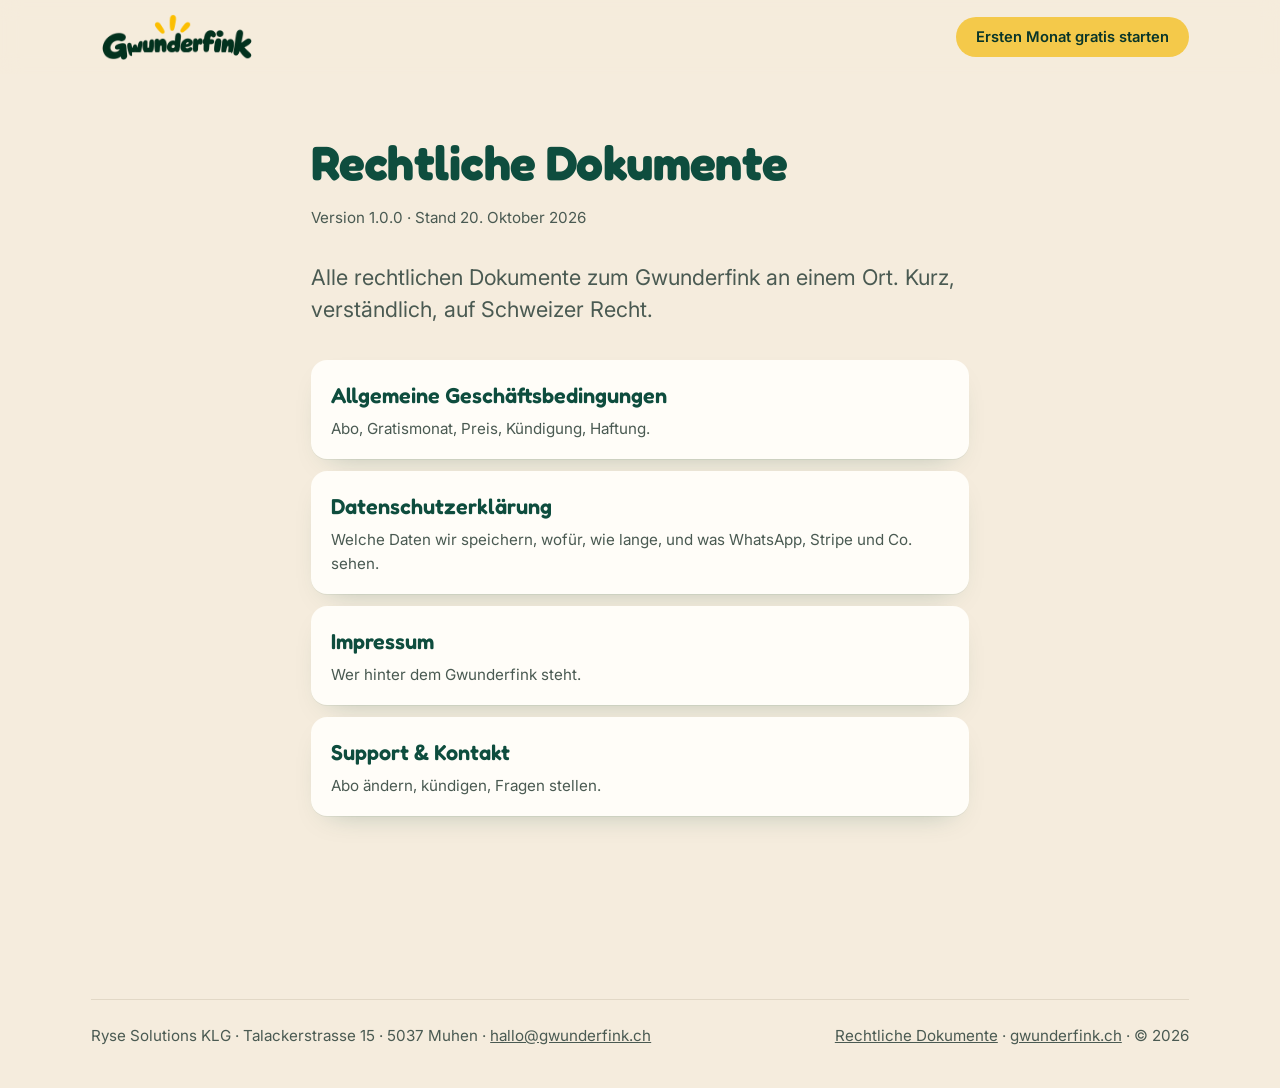
==== legal/index.html @ c649b6fc "Gwunderfink Website" ====
<!doctype html>
<html lang="de-CH">
<head>
<meta charset="utf-8">
<meta name="viewport" content="width=device-width, initial-scale=1">
<title>Rechtliche Dokumente | Gwunderfink</title>
<meta name="description" content="AGB, Datenschutzerklärung, Impressum und Support des Gwunderfink.">
<meta name="theme-color" content="#F5ECDD">
<link rel="icon" href="../assets/fink-avatar.png">
<link rel="preconnect" href="https://fonts.googleapis.com">
<link rel="preconnect" href="https://fonts.gstatic.com" crossorigin>
<link href="https://fonts.googleapis.com/css2?family=Fredoka:wght@500;600;700&family=Inter:wght@400;500;600;700&display=swap" rel="stylesheet">
<link rel="stylesheet" href="../style.css">
</head>
<body>
<a class="skip" href="#main">Zum Inhalt</a>
<header class="nav"><div class="wrap nav-in">
  <a class="logo" href="../"><img class="wm" src="../assets/wortmarke.png" alt="Gwunderfink" height="46"></a>
  <nav class="nav-links" style="display:flex;position:static;background:none;border:0;padding:0;flex-direction:row"><a class="btn btn-primary btn-sm" href="../#abo">Ersten Monat gratis starten</a></nav>
</div></header>
<main id="main" class="page">

<h1>Rechtliche Dokumente</h1>
<p class="meta">Version 1.0.0 · Stand 20. Oktober 2026</p>
<p class="lead">Alle rechtlichen Dokumente zum Gwunderfink an einem Ort. Kurz, verständlich, auf Schweizer Recht.</p>
<ul class="doclist">
  <li><a href="agb.html"><b>Allgemeine Geschäftsbedingungen</b><span>Abo, Gratismonat, Preis, Kündigung, Haftung.</span></a></li>
  <li><a href="datenschutz.html"><b>Datenschutzerklärung</b><span>Welche Daten wir speichern, wofür, wie lange, und was WhatsApp, Stripe und Co. sehen.</span></a></li>
  <li><a href="impressum.html"><b>Impressum</b><span>Wer hinter dem Gwunderfink steht.</span></a></li>
  <li><a href="support.html"><b>Support &amp; Kontakt</b><span>Abo ändern, kündigen, Fragen stellen.</span></a></li>
</ul>
</main>
<footer><div class="wrap"><div class="foot-legal" style="border-top:1px solid var(--line);padding-top:24px"><span>Ryse Solutions KLG · Talackerstrasse 15 · 5037 Muhen · <a href="mailto:hallo@gwunderfink.ch">hallo@gwunderfink.ch</a></span><span><a href="index.html">Rechtliche Dokumente</a> · <a href="../">gwunderfink.ch</a> · © 2026</span></div></div></footer>
</body>
</html>
---- style.css ----
/* ============================================================
   Gwunderfink · Design System 3.0
   Tokens aus Master-Prompt · Fredoka (Display) + Inter (Text)
   Radius-System: 8 / 16 / 24 · keine Verläufe · eine Ladesequenz
   ============================================================ */
:root{
  /* Markenfarben (verbindlich) */
  --forest:#0E4D3E; --moss:#6E8F72; --cream:#F5ECDD; --sunny:#F4C94A; --coral:#EC7E69; --sky:#8FB8D8;
  /* Abgeleitet */
  --forest-deep:#083529; --forest-soft:#E3EDE7; --cream-deep:#EADFCB; --paper:#FFFDF8; --ink:#16231E; --ink-soft:#4A5A52; --line:#E2D8C6;
  --sunny-soft:#FBE7A6; --coral-soft:#F9D6CD; --sky-soft:#E1EDF6; --ok:#2F7D4F; --err:#B4432B;
  /* Aliase für Subseiten (ausgabe.css / konto.css) */
  --gruen:var(--forest); --gruen-tief:var(--forest-deep); --gruen-hell:var(--forest-soft); --gelb:var(--sunny); --gelb-marker:var(--sunny-soft); --gelb-tief:#E0B43A;
  --blau:#2E6E99; --creme:var(--cream); --himmel:var(--sky-soft); --tinte:var(--ink); --grau:var(--ink-soft); --linie:var(--line); --weiss:#fff;
  /* Typo */
  --display:"Fredoka","Nunito",system-ui,sans-serif; --text:"Inter",system-ui,-apple-system,sans-serif;
  --fs-0:clamp(.86rem,.8rem + .2vw,.95rem); --fs-1:clamp(1rem,.95rem + .25vw,1.125rem); --fs-2:clamp(1.15rem,1.05rem + .5vw,1.35rem);
  --fs-3:clamp(1.5rem,1.2rem + 1.4vw,2.2rem); --fs-4:clamp(2rem,1.5rem + 2.4vw,3.3rem); --fs-5:clamp(2.5rem,1.6rem + 3.6vw,4.4rem);
  /* Raster */
  --max:1200px; --gutter:clamp(18px,4vw,64px); --r-s:8px; --r-m:16px; --r-l:24px;
  --shadow-paper:0 1px 0 rgba(14,77,62,.06),0 12px 30px -18px rgba(14,77,62,.35);
}
*{box-sizing:border-box}
html{scroll-behavior:smooth;-webkit-text-size-adjust:100%}
@media(prefers-reduced-motion:reduce){html{scroll-behavior:auto}}
body{margin:0;font:400 var(--fs-1)/1.6 var(--text);color:var(--ink);background:var(--cream)}
h1,h2,h3{font-family:var(--display);font-weight:700;color:var(--forest);margin:0 0 .4em;line-height:1.02;letter-spacing:-.012em;text-wrap:balance}
h1{font-size:var(--fs-5)}
h2{font-size:var(--fs-4)}
h3{font-size:var(--fs-2);line-height:1.2}
p{margin:0 0 1em;text-wrap:pretty}
a{color:inherit}
img{max-width:100%;height:auto}
mark{background:linear-gradient(transparent 48%,var(--sunny) 48%,var(--sunny) 94%,transparent 94%);color:inherit;padding:0 .08em;border-radius:3px}
.skip{position:absolute;left:-999px;top:8px;background:var(--forest);color:#fff;padding:10px 14px;border-radius:var(--r-s);z-index:99}
.skip:focus{left:8px}
:focus-visible{outline:3px solid var(--sky);outline-offset:3px;border-radius:var(--r-s)}
.wrap{max-width:var(--max);margin:0 auto;padding-left:var(--gutter);padding-right:var(--gutter)}

/* ---------- Buttons ---------- */
.btn{display:inline-flex;align-items:center;justify-content:center;gap:10px;font:600 1rem/1 var(--text);padding:16px 24px;border-radius:999px;text-decoration:none;border:2px solid transparent;cursor:pointer;transition:transform .15s ease,background .15s ease,border-color .15s ease;white-space:nowrap}
.btn:hover{transform:translateY(-1px)}
.btn:active{transform:none}
.btn-primary{background:var(--sunny);color:var(--forest-deep)}
.btn-primary:hover{background:#F7D366}
.btn-forest{background:var(--forest);color:#fff}
.btn-forest:hover{background:var(--forest-deep)}
.btn-outline{background:transparent;color:var(--forest);border-color:var(--forest)}
.btn-outline:hover{background:var(--forest);color:#fff}
.btn-sm{padding:11px 18px;font-size:.92rem}
.btn-lg{padding:19px 30px;font-size:1.08rem}
.btn[disabled]{opacity:.55;cursor:wait;transform:none}
.btn .arrow{width:18px;height:18px;stroke:currentColor;stroke-width:2.2;fill:none;stroke-linecap:round;stroke-linejoin:round}

/* ---------- Navigation ---------- */
.nav{position:sticky;top:0;z-index:50;background:rgba(245,236,221,.86);backdrop-filter:blur(10px);-webkit-backdrop-filter:blur(10px)}
.nav-in{display:flex;align-items:center;justify-content:space-between;gap:16px;padding-top:14px;padding-bottom:14px}
.logo{display:flex;align-items:center;gap:12px;text-decoration:none}
.logo img.wm{height:46px;width:auto}
.logo img.av{display:none;width:38px;height:38px;border-radius:50%;box-shadow:0 0 0 2px #fff}
.nav-links{display:flex;align-items:center;gap:6px}
.nav-links a:not(.btn){text-decoration:none;font-weight:600;color:var(--forest);padding:10px 14px;border-radius:999px;font-size:.95rem;position:relative}
.nav-links a:not(.btn)::after{content:"";position:absolute;left:14px;right:14px;bottom:6px;height:3px;background:var(--sunny);border-radius:2px;transform:scaleX(0);transform-origin:left;transition:transform .2s ease}
.nav-links a:not(.btn):hover::after{transform:scaleX(1)}
.nav-toggle{display:none;background:none;border:0;padding:8px;cursor:pointer;color:var(--forest)}
.nav-toggle svg{width:28px;height:28px;stroke:currentColor;stroke-width:2.2;fill:none;stroke-linecap:round}
@media(max-width:820px){
  .logo img.wm{height:36px}
  .nav-links{position:absolute;left:0;right:0;top:100%;background:var(--cream);border-bottom:1px solid var(--line);flex-direction:column;align-items:stretch;padding:12px var(--gutter) 20px;gap:4px;display:none}
  .nav-links.open{display:flex}
  .nav-links a:not(.btn){padding:14px 8px;font-size:1.1rem}
  .nav-links .btn{margin-top:8px}
  .nav-toggle{display:block}
}

/* ---------- Hero ---------- */
.hero{position:relative;overflow:clip}
.hero-in{display:grid;grid-template-columns:minmax(0,1fr) minmax(0,1fr);gap:clamp(24px,4vw,64px);align-items:center;padding-top:clamp(28px,5vw,72px);padding-bottom:clamp(48px,7vw,110px);min-height:min(78vh,760px)}
.claim{display:inline-flex;align-items:center;gap:10px;font-family:var(--display);font-weight:600;font-size:var(--fs-2);color:var(--forest);margin:0 0 1em}
.claim::before{content:"";width:28px;height:3px;background:var(--sunny);border-radius:2px}
.hero h1{margin-bottom:.5em}
.lead{font-size:var(--fs-2);color:var(--ink-soft);max-width:30em;margin-bottom:1.6em;line-height:1.5}
.hero-cta{display:flex;flex-wrap:wrap;gap:12px;align-items:center;margin-bottom:1.1em}
.hero-cta .btn-lg{padding:17px 24px;font-size:1rem}
.trust{display:flex;flex-wrap:wrap;gap:8px 22px;margin:0;padding:0;list-style:none;color:var(--ink-soft);font-size:var(--fs-0)}
.trust li{display:flex;align-items:center;gap:8px}
.trust svg{width:16px;height:16px;stroke:var(--forest);stroke-width:2.4;fill:none;stroke-linecap:round;stroke-linejoin:round}

/* Fink + Tasche: "Eine Tasche. Tausend Geschichten." */
.stage{position:relative;aspect-ratio:1/1;max-width:600px;margin:0 auto;width:100%}
.stage .fink{position:absolute;left:2%;bottom:0;width:100%;z-index:3;filter:drop-shadow(0 30px 40px rgba(14,77,62,.28))}
.stage .sun{position:absolute;top:6%;left:52%;width:78%;aspect-ratio:1;border-radius:50%;background:var(--sunny-soft);transform:translateX(-50%);z-index:1}
.paper{position:absolute;z-index:2;background:var(--paper);border-radius:var(--r-s);padding:12px 14px 12px;box-shadow:var(--shadow-paper);font-size:.9rem;line-height:1.3;color:var(--ink);transform:rotate(var(--rot,0deg));width:max-content;max-width:240px}
.paper::before{content:"";position:absolute;top:-9px;left:50%;width:46px;height:16px;background:rgba(244,201,74,.75);transform:translateX(-50%) rotate(-3deg);border-radius:2px}
.paper b{display:block;font-family:var(--display);font-weight:600;color:var(--forest);font-size:1.02rem}
.paper small{display:block;color:var(--ink-soft);font-size:.78rem;margin-top:2px}
.paper.ticket{border-left:6px dotted var(--cream-deep);padding-left:16px}
.paper.card{background:var(--sky-soft)}
.paper.note{background:var(--sunny-soft)}
.p1{top:6%;left:-4%;--rot:-7deg;z-index:2}
.p2{top:30%;right:-6%;--rot:5deg;z-index:4}
.p3{bottom:4%;left:-4%;--rot:3deg;z-index:4}
.sticker{position:absolute;z-index:5;background:var(--coral);color:#fff;font:700 .82rem/1 var(--display);padding:10px 12px;border-radius:999px;transform:rotate(var(--rot,-8deg));box-shadow:0 0 0 3px #fff;letter-spacing:.01em}
.s-new{top:4%;right:4%;--rot:8deg}
@media(max-width:900px){
  .hero-in{grid-template-columns:1fr;min-height:0}
  .stage{max-width:420px;order:-1}
  .paper{max-width:170px;font-size:.84rem}
  .p1{left:0}.p2{right:0}
}
/* Ladesequenz: einmal, dann Ruhe */
.hero-copy>*,.stage>*{opacity:0}
.hero-copy>*{transform:translateY(14px)}
.stage .fink{transform:translateY(30px) scale(.97)}
.paper{transform:translateY(16px) rotate(var(--rot,0deg)) scale(.92)}
.sticker{transform:scale(.6) rotate(var(--rot,-8deg))}
body.ready .hero-copy>:nth-child(1){animation:rise .6s .05s cubic-bezier(.2,.7,.2,1) forwards}
body.ready .hero-copy>:nth-child(2){animation:rise .7s .15s cubic-bezier(.2,.7,.2,1) forwards}
body.ready .hero-copy>:nth-child(3){animation:rise .6s .3s cubic-bezier(.2,.7,.2,1) forwards}
body.ready .hero-copy>:nth-child(4){animation:rise .6s .42s cubic-bezier(.2,.7,.2,1) forwards}
body.ready .hero-copy>:nth-child(5){animation:rise .6s .55s cubic-bezier(.2,.7,.2,1) forwards}
body.ready .stage .sun{animation:fade .8s .2s forwards}
body.ready .stage .fink{animation:land .9s .3s cubic-bezier(.2,.8,.2,1) forwards}
body.ready .stage .p1{animation:popp .55s 1.05s cubic-bezier(.3,1.4,.5,1) forwards}
body.ready .stage .p2{animation:popp .55s 1.25s cubic-bezier(.3,1.4,.5,1) forwards}
body.ready .stage .p3{animation:popp .55s 1.45s cubic-bezier(.3,1.4,.5,1) forwards}
body.ready .stage .sticker{animation:pops .5s 1.7s cubic-bezier(.3,1.5,.5,1) forwards}
@keyframes rise{to{opacity:1;transform:none}}
@keyframes fade{to{opacity:1}}
@keyframes land{to{opacity:1;transform:none}}
@keyframes popp{to{opacity:1;transform:rotate(var(--rot,0deg))}}
@keyframes pops{to{opacity:1;transform:rotate(var(--rot,-8deg))}}
@media(prefers-reduced-motion:reduce){
  .hero-copy>*,.stage>*{opacity:1!important;animation:none!important}
  .hero-copy>*{transform:none}.stage .fink{transform:none}.paper{transform:rotate(var(--rot,0deg))}.sticker{transform:rotate(var(--rot,-8deg))}
}

/* ---------- Sektionen ---------- */
.section{padding-top:clamp(56px,8vw,120px);padding-bottom:clamp(56px,8vw,120px)}
.section-head{max-width:42em;margin-bottom:clamp(28px,4vw,48px)}
.section-head p{font-size:var(--fs-2);color:var(--ink-soft)}
.on-paper{background:var(--paper)}
.on-forest{background:var(--forest);color:#fff}
.on-forest h2,.on-forest h3{color:#fff}
.on-forest .section-head p{color:#D6E3DB}

/* Die Ausgabe (editorial) */
.edition{display:grid;grid-template-columns:minmax(0,.9fr) minmax(0,1.1fr);gap:clamp(28px,5vw,80px);align-items:center}
.wa{max-width:400px;margin:0 auto;background:#EFE6D6;border-radius:var(--r-l);padding:14px;box-shadow:0 40px 60px -40px rgba(14,77,62,.5)}
.wa-head{display:flex;align-items:center;gap:10px;padding:6px 6px 14px}
.wa-head img{width:34px;height:34px;border-radius:50%}
.wa-head b{display:block;font-family:var(--display);font-weight:600;line-height:1.1;color:var(--forest)}
.wa-head small{color:var(--ink-soft);font-size:.75rem}
.bubble{position:relative;background:#fff;border-radius:4px var(--r-m) var(--r-m) var(--r-m);padding:12px 14px 22px;font-size:.88rem;line-height:1.5}
.bubble p{margin:0 0 .7em}
.bubble .head{font-weight:700}
.bubble .tips span{display:block;padding:3px 0}
.bubble .foot{color:var(--ink-soft);font-size:.78rem;margin:0}
.bubble time{position:absolute;right:10px;bottom:6px;font-size:.68rem;color:var(--ink-soft)}
.wa-btn{background:#fff;color:#0A7CFF;text-align:center;border-radius:12px;padding:9px;margin-top:6px;font-weight:600;font-size:.9rem}
.wa-row{display:flex;gap:6px}.wa-row .wa-btn{flex:1}
.edition-copy h2{margin-bottom:.5em}
.rules{list-style:none;padding:0;margin:1.5em 0 0;display:grid;gap:18px}
.rules li{display:grid;grid-template-columns:40px 1fr;gap:14px;align-items:start}
.rules .mark{width:40px;height:40px;border-radius:var(--r-s);background:var(--sunny-soft);display:grid;place-items:center;font-size:1.2rem}
.rules b{display:block;font-family:var(--display);font-weight:600;color:var(--forest);font-size:var(--fs-2);line-height:1.2;margin-bottom:2px}
.rules p{margin:0;color:var(--ink-soft)}
@media(max-width:860px){.edition{grid-template-columns:1fr}}

/* Wochenlauf: ein Ticketstreifen (echte Sequenz → nummeriert) */
.week{display:grid;grid-template-columns:repeat(4,1fr);gap:0;border:2px dashed rgba(255,255,255,.35);border-radius:var(--r-m);overflow:hidden}
.week li{list-style:none;padding:26px 22px 24px;border-right:2px dashed rgba(255,255,255,.35);position:relative}
.week li:last-child{border-right:0}
.week .day{font:600 .85rem/1 var(--display);color:var(--sunny);letter-spacing:.04em;margin-bottom:14px;display:block}
.week h3{color:#fff;margin-bottom:.4em}
.week p{margin:0;color:#D6E3DB;font-size:var(--fs-0)}
.week li.hot{background:rgba(244,201,74,.12)}
.week li.hot .day{color:#fff;background:var(--sunny);color:var(--forest-deep);display:inline-block;padding:6px 10px;border-radius:999px}
@media(max-width:860px){.week{grid-template-columns:1fr 1fr}.week li:nth-child(2){border-right:0}.week li:nth-child(-n+2){border-bottom:2px dashed rgba(255,255,255,.35)}}
@media(max-width:480px){.week{grid-template-columns:1fr}.week li{border-right:0;border-bottom:2px dashed rgba(255,255,255,.35)}.week li:last-child{border-bottom:0}}

/* Region */
.region{display:grid;grid-template-columns:minmax(0,1fr) minmax(0,1fr);gap:clamp(28px,5vw,80px);align-items:center}
.places{display:flex;flex-wrap:wrap;gap:10px;margin:1.2em 0 0;padding:0;list-style:none}
.places li{background:var(--paper);border:2px solid var(--line);border-radius:999px;padding:10px 16px;font-weight:600;color:var(--forest);transform:rotate(var(--rot,0deg))}
.places li.soon{border-style:dashed;color:var(--ink-soft);font-weight:500}
.map{position:relative;background:var(--paper);border-radius:var(--r-l);padding:24px;box-shadow:var(--shadow-paper)}
.map svg{width:100%;height:auto;display:block}
.map .ring{fill:rgba(244,201,74,.22);stroke:var(--sunny);stroke-width:2;stroke-dasharray:6 6}
.map .dot{fill:var(--forest)}
.map text{font:600 13px var(--text);fill:var(--forest)}
.map .km{font:600 12px var(--display);fill:var(--ink-soft)}
@media(max-width:860px){.region{grid-template-columns:1fr}}

/* ---------- Abo ---------- */
.offer{display:grid;grid-template-columns:minmax(0,1fr) minmax(0,1.15fr);gap:clamp(24px,4vw,64px);align-items:start}
.price-card{background:var(--forest);color:#fff;border-radius:var(--r-l);padding:clamp(24px,3vw,40px);position:sticky;top:92px}
.price-card h2{color:#fff;font-size:var(--fs-3);margin-bottom:.8em}
.price{display:flex;align-items:baseline;gap:10px;font-family:var(--display)}
.price .big{font-size:clamp(3rem,6vw,4.4rem);font-weight:700;line-height:1;color:var(--sunny);font-variant-numeric:tabular-nums}
.price .unit{font-size:var(--fs-2);color:#D6E3DB;font-weight:500}
.price-note{color:#D6E3DB;margin:.6em 0 1.4em}
.dates{display:grid;gap:10px;background:rgba(255,255,255,.08);border-radius:var(--r-m);padding:16px 18px;margin-bottom:1.4em}
.dates div{display:grid;grid-template-columns:auto 1fr;gap:12px;align-items:baseline;font-size:var(--fs-0)}
.dates dt{color:#BFD2C7;margin:0}
.dates dd{margin:0;font-weight:600;color:#fff;font-variant-numeric:tabular-nums}
.dates .pending{opacity:.6}
.includes{list-style:none;padding:0;margin:0;display:grid;gap:10px;font-size:var(--fs-0);color:#E6EFE9}
.includes li{display:grid;grid-template-columns:18px 1fr;gap:10px;align-items:start}
.includes svg{width:18px;height:18px;stroke:var(--sunny);stroke-width:2.4;fill:none;stroke-linecap:round;stroke-linejoin:round;margin-top:3px}
@media(max-width:900px){.offer{grid-template-columns:1fr}.price-card{position:static}}

.signup{background:var(--paper);border-radius:var(--r-l);padding:clamp(22px,3vw,36px);box-shadow:var(--shadow-paper);display:grid;gap:18px}
.signup h2{font-size:var(--fs-3);margin-bottom:.2em}
.signup label{display:grid;gap:6px}
.signup label>span{font-weight:600;font-size:.95rem;color:var(--forest)}
.signup label small{color:var(--ink-soft);font-weight:400}
.signup input:not([type=checkbox]),.signup select{font:inherit;padding:14px 16px;border-radius:var(--r-s);border:2px solid var(--line);background:#fff;color:var(--ink);width:100%}
.signup input:focus,.signup select:focus{border-color:var(--forest);outline:0}
.signup select{appearance:none;background-image:url("data:image/svg+xml,%3Csvg xmlns='http://www.w3.org/2000/svg' width='14' height='9'%3E%3Cpath d='M1 1l6 6 6-6' fill='none' stroke='%230E4D3E' stroke-width='2.2' stroke-linecap='round'/%3E%3C/svg%3E");background-repeat:no-repeat;background-position:right 16px center;padding-right:44px}
.two{display:grid;grid-template-columns:1fr 1fr;gap:14px}
@media(max-width:520px){.two{grid-template-columns:1fr}}
.consent{grid-template-columns:auto 1fr;align-items:start;gap:12px!important;font-size:.88rem;color:var(--ink-soft)}
.consent input{margin-top:3px;width:18px;height:18px;accent-color:var(--forest)}
.consent a{color:var(--forest)}
.summary{background:var(--sunny-soft);border-radius:var(--r-s);padding:14px 16px;font-size:var(--fs-0);display:grid;gap:4px}
.summary b{color:var(--forest)}
.form-msg{margin:0;min-height:1.4em;font-weight:600}
.form-msg.err{color:var(--err)}
.form-msg.ok{color:var(--ok)}
.signup .invalid{border-color:var(--err)!important}

/* ---------- FAQ ---------- */
.faq{max-width:760px}
.faq details{border-top:1px solid var(--line);padding:18px 0}
.faq details:last-of-type{border-bottom:1px solid var(--line)}
.faq summary{cursor:pointer;font-weight:600;font-size:var(--fs-2);list-style:none;display:flex;justify-content:space-between;gap:16px;color:var(--forest);font-family:var(--display)}
.faq summary::-webkit-details-marker{display:none}
.faq summary::after{content:"+";font-size:1.6rem;line-height:1;color:var(--sunny);font-weight:700}
.faq details[open] summary::after{content:"–"}
.faq details p{margin:12px 0 0;max-width:42em;color:var(--ink-soft)}

/* ---------- Abschluss-CTA ---------- */
.final{display:grid;grid-template-columns:minmax(0,1fr) auto;gap:24px;align-items:center;background:var(--sunny);border-radius:var(--r-l);padding:clamp(24px,4vw,48px)}
.final h2{color:var(--forest-deep);margin:0 0 .2em}
.final p{margin:0;color:var(--forest-deep)}
@media(max-width:700px){.final{grid-template-columns:1fr}}

/* ---------- Footer ---------- */
footer{padding:48px 0 40px;color:var(--ink-soft);font-size:var(--fs-0)}
.foot-in{display:grid;grid-template-columns:minmax(0,1.2fr) minmax(0,1fr) minmax(0,1fr);gap:32px;border-top:1px solid var(--line);padding-top:36px}
.foot-in h4{font-family:var(--display);font-weight:600;color:var(--forest);margin:0 0 .6em;font-size:1rem}
.foot-in ul{list-style:none;margin:0;padding:0;display:grid;gap:8px}
.foot-in a{color:var(--forest);text-decoration:none}
.foot-in a:hover{text-decoration:underline;text-decoration-color:var(--sunny);text-decoration-thickness:2px}
.foot-brand img{height:26px;width:auto;margin-bottom:10px}
.foot-legal{margin-top:28px;display:flex;flex-wrap:wrap;gap:8px 20px;justify-content:space-between}
@media(max-width:700px){.foot-in{grid-template-columns:1fr 1fr}.foot-brand{grid-column:1/-1}}

/* ---------- Subseiten (Legal, Danke) ---------- */
.page{max-width:760px;margin:0 auto;padding:clamp(28px,5vw,64px) var(--gutter) 80px}
.page h1{font-size:var(--fs-4)}
.page h2{font-size:var(--fs-3);margin-top:1.6em}
.page h3{margin-top:1.2em}
.page .meta{color:var(--ink-soft);font-size:var(--fs-0);margin-bottom:2em}
.page table{border-collapse:collapse;width:100%;font-size:var(--fs-0);margin:1em 0}
.page th,.page td{text-align:left;vertical-align:top;padding:10px 12px;border-bottom:1px solid var(--line)}
.page th{color:var(--forest);font-weight:600}
.page .back{display:inline-block;margin-bottom:1.5em;color:var(--forest);font-weight:600;text-decoration:none}
.page .back:hover{text-decoration:underline}
.doclist{list-style:none;padding:0;margin:1.5em 0;display:grid;gap:12px}
.doclist a{display:grid;gap:4px;background:var(--paper);border-radius:var(--r-m);padding:18px 20px;text-decoration:none;box-shadow:var(--shadow-paper)}
.doclist b{font-family:var(--display);font-weight:600;color:var(--forest);font-size:var(--fs-2)}
.doclist span{color:var(--ink-soft);font-size:var(--fs-0)}
.code{display:flex;gap:10px;align-items:stretch;margin:1.5em 0}
.code input{font:700 1.6rem/1 var(--text);letter-spacing:.3em;text-align:center;padding:14px;border:2px solid var(--forest);border-radius:var(--r-s);width:12ch}
.callout{background:var(--sunny-soft);border-radius:var(--r-m);padding:16px 18px;margin:1.2em 0}

/* ---------- Asset-Platzierungen 3.0 ---------- */
.bag{width:clamp(120px,16vw,180px);height:auto;margin:0 0 8px -6px;filter:drop-shadow(0 14px 20px rgba(14,77,62,.22))}
.head-with-fink{display:grid;grid-template-columns:minmax(0,1fr) auto;align-items:end;gap:24px;margin-bottom:clamp(28px,4vw,48px)}
.head-with-fink .section-head{margin-bottom:0}
.fink-side{width:clamp(140px,22vw,260px);height:auto;filter:drop-shadow(0 20px 30px rgba(0,0,0,.35))}
@media(max-width:600px){.head-with-fink{grid-template-columns:1fr}.fink-side{justify-self:end;margin-top:-12px}}
.map-fink{position:relative;margin:0;max-width:440px;justify-self:center;width:100%}
.map-fink img{width:100%;height:auto;display:block;filter:drop-shadow(0 24px 34px rgba(14,77,62,.25))}
.map-fink .tag{position:absolute;left:0;bottom:4%;--rot:-4deg;opacity:1;transform:rotate(-4deg);max-width:220px}
.band{margin:0 0 24px;border-radius:var(--r-l);overflow:hidden;box-shadow:var(--shadow-paper)}
.band img{display:block;width:100%;height:auto}
.page h1{font-size:clamp(1.7rem,1.2rem + 2.6vw,3rem);overflow-wrap:anywhere;hyphens:auto}
.nav-cta-m{display:none;margin-left:auto;margin-right:6px}
/* Mobile-Feinschliff */
@media(max-width:900px){
  .stage .p1{display:none}
  .paper{max-width:150px;font-size:.8rem;padding:9px 11px}
  .p2{top:22%;right:-2%}.p3{bottom:2%;left:-2%}
  .nav-cta-m{display:inline-flex}
}
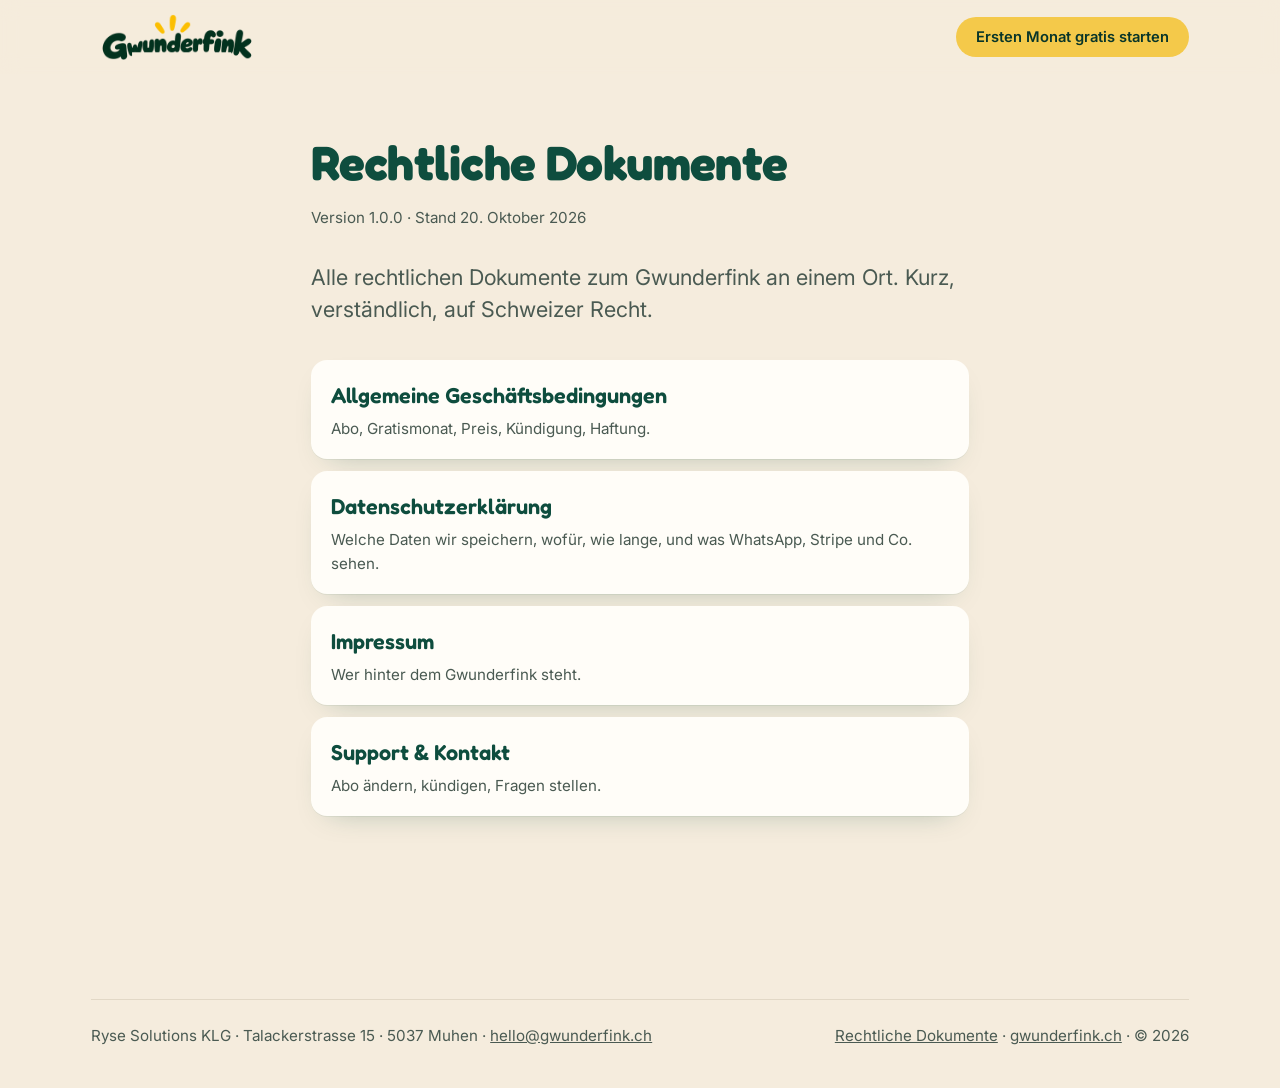
==== commit 93914f3d: "Kontaktadresse hello@gwunderfink.ch, Support- und Datenschutzadresse getrennt" ====
--- a/legal/index.html
+++ b/legal/index.html
@@ -30,6 +30,6 @@
   <li><a href="support.html"><b>Support &amp; Kontakt</b><span>Abo ändern, kündigen, Fragen stellen.</span></a></li>
 </ul>
 </main>
-<footer><div class="wrap"><div class="foot-legal" style="border-top:1px solid var(--line);padding-top:24px"><span>Ryse Solutions KLG · Talackerstrasse 15 · 5037 Muhen · <a href="mailto:hallo@gwunderfink.ch">hallo@gwunderfink.ch</a></span><span><a href="index.html">Rechtliche Dokumente</a> · <a href="../">gwunderfink.ch</a> · © 2026</span></div></div></footer>
+<footer><div class="wrap"><div class="foot-legal" style="border-top:1px solid var(--line);padding-top:24px"><span>Ryse Solutions KLG · Talackerstrasse 15 · 5037 Muhen · <a href="mailto:hello@gwunderfink.ch">hello@gwunderfink.ch</a></span><span><a href="index.html">Rechtliche Dokumente</a> · <a href="../">gwunderfink.ch</a> · © 2026</span></div></div></footer>
 </body>
 </html>
--- a/style.css
+++ b/style.css
@@ -296,3 +296,14 @@
   .p2{top:22%;right:-2%}.p3{bottom:2%;left:-2%}
   .nav-cta-m{display:inline-flex}
 }
+
+/* Verfügbarkeit: body.preorder blendet Bestellprozess aus */
+.only-preorder{display:none}
+body.preorder .only-preorder{display:inline-flex}
+body.preorder .nav-cta-m.only-preorder{display:none}
+@media(max-width:820px){body.preorder .nav-cta-m.only-preorder{display:inline-flex}}
+body.preorder div.only-preorder{display:grid}
+body.preorder .only-live{display:none!important}
+.soon-card h2{margin-bottom:.3em}
+.soon-card .sticker{justify-self:start;transform:rotate(-3deg);margin-left:6px}
+.soon-card p{color:var(--ink-soft)}
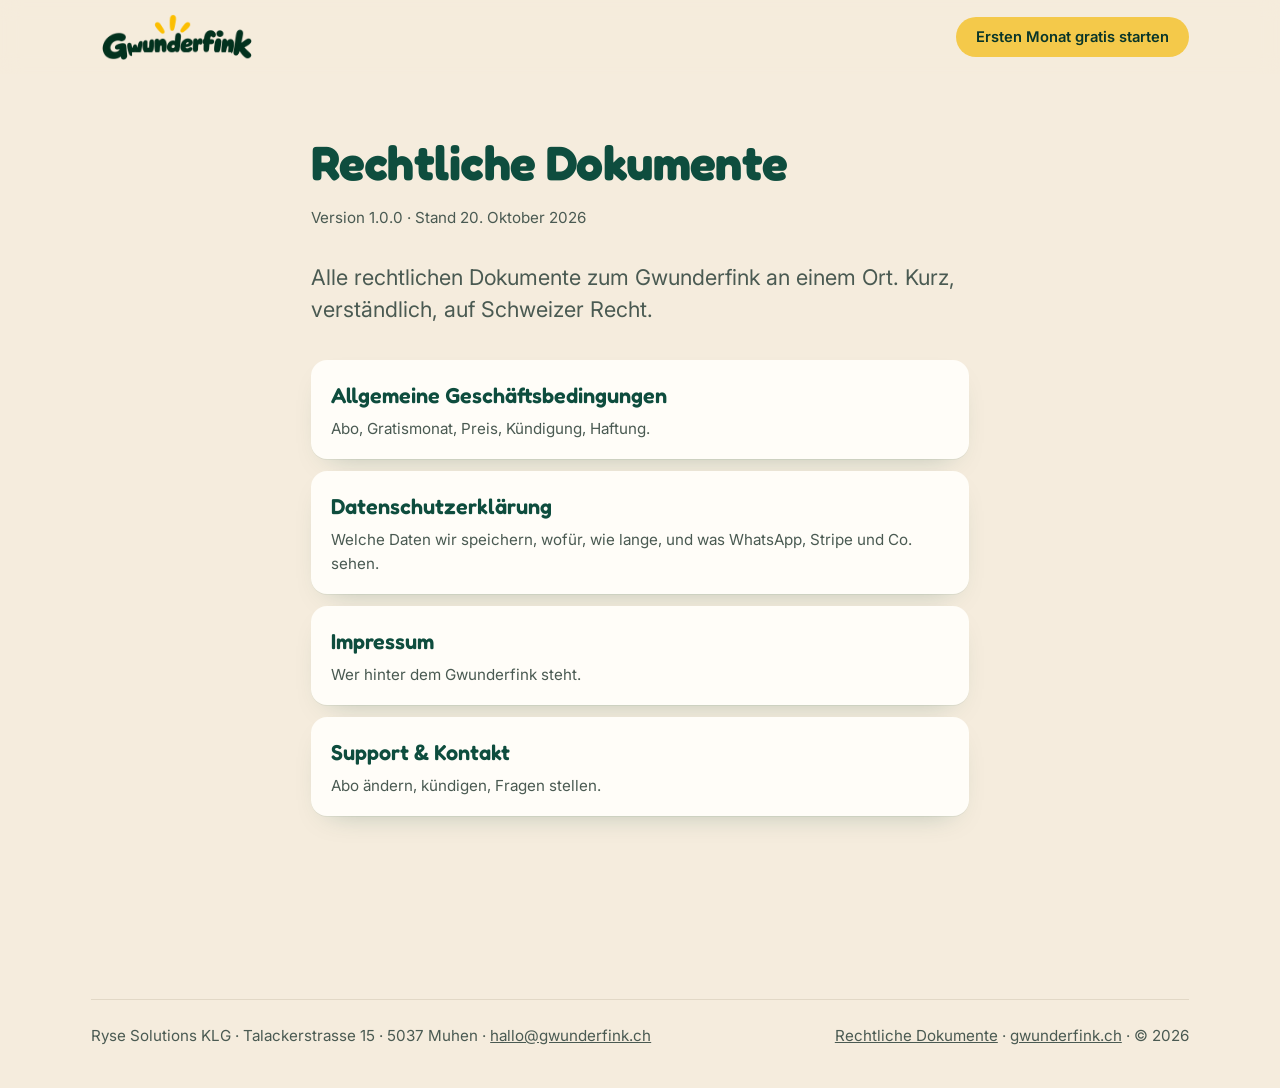
==== commit e15d483c: "Kontaktadresse hallo@gwunderfink.ch" ====
--- a/legal/index.html
+++ b/legal/index.html
@@ -30,6 +30,6 @@
   <li><a href="support.html"><b>Support &amp; Kontakt</b><span>Abo ändern, kündigen, Fragen stellen.</span></a></li>
 </ul>
 </main>
-<footer><div class="wrap"><div class="foot-legal" style="border-top:1px solid var(--line);padding-top:24px"><span>Ryse Solutions KLG · Talackerstrasse 15 · 5037 Muhen · <a href="mailto:hello@gwunderfink.ch">hello@gwunderfink.ch</a></span><span><a href="index.html">Rechtliche Dokumente</a> · <a href="../">gwunderfink.ch</a> · © 2026</span></div></div></footer>
+<footer><div class="wrap"><div class="foot-legal" style="border-top:1px solid var(--line);padding-top:24px"><span>Ryse Solutions KLG · Talackerstrasse 15 · 5037 Muhen · <a href="mailto:hallo@gwunderfink.ch">hallo@gwunderfink.ch</a></span><span><a href="index.html">Rechtliche Dokumente</a> · <a href="../">gwunderfink.ch</a> · © 2026</span></div></div></footer>
 </body>
 </html>
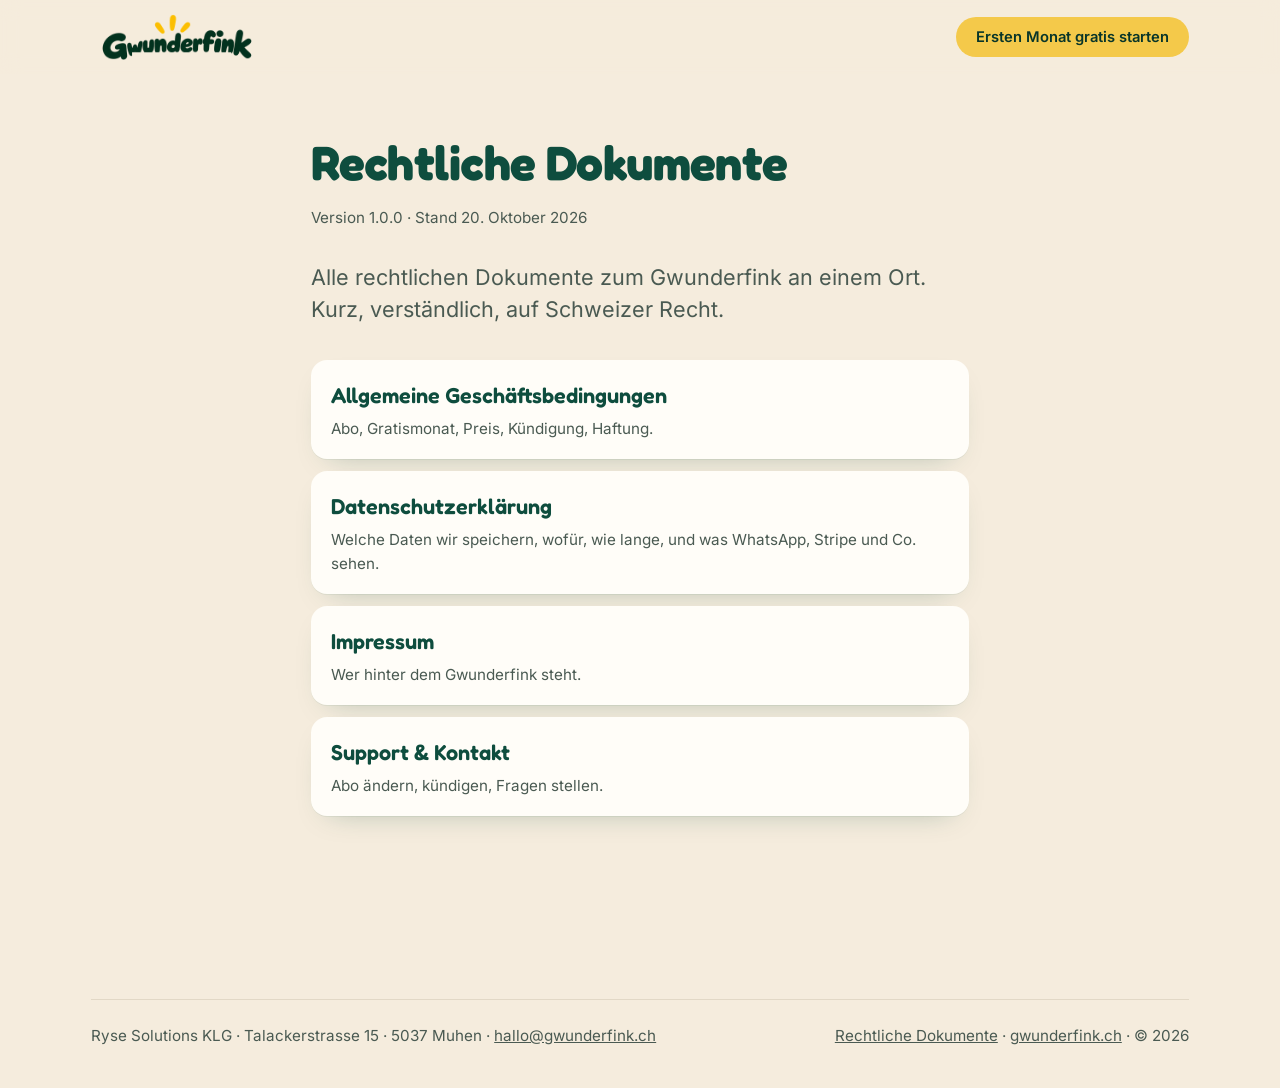
==== commit a59fb966: "Schriften selbst hosten, Social-Preview vervollständigen, Beispielausgabe kennzeichnen - Fredoka und" ====
--- a/legal/index.html
+++ b/legal/index.html
@@ -7,9 +7,7 @@
 <meta name="description" content="AGB, Datenschutzerklärung, Impressum und Support des Gwunderfink.">
 <meta name="theme-color" content="#F5ECDD">
 <link rel="icon" href="../assets/fink-avatar.png">
-<link rel="preconnect" href="https://fonts.googleapis.com">
-<link rel="preconnect" href="https://fonts.gstatic.com" crossorigin>
-<link href="https://fonts.googleapis.com/css2?family=Fredoka:wght@500;600;700&family=Inter:wght@400;500;600;700&display=swap" rel="stylesheet">
+<link rel="stylesheet" href="/assets/fonts/fonts.css">
 <link rel="stylesheet" href="../style.css">
 </head>
 <body>
--- a/assets/fonts/fonts.css
+++ b/assets/fonts/fonts.css
@@ -0,0 +1,8 @@
+/* Selbst gehostete Schriften (SIL OFL), kein Aufruf an Dritte. */
+@font-face{font-family:'Fredoka';font-style:normal;font-weight:500;font-display:swap;src:url('/assets/fonts/fredoka-latin-500-normal.woff2') format('woff2');}
+@font-face{font-family:'Fredoka';font-style:normal;font-weight:600;font-display:swap;src:url('/assets/fonts/fredoka-latin-600-normal.woff2') format('woff2');}
+@font-face{font-family:'Fredoka';font-style:normal;font-weight:700;font-display:swap;src:url('/assets/fonts/fredoka-latin-700-normal.woff2') format('woff2');}
+@font-face{font-family:'Inter';font-style:normal;font-weight:400;font-display:swap;src:url('/assets/fonts/inter-latin-400-normal.woff2') format('woff2');}
+@font-face{font-family:'Inter';font-style:normal;font-weight:500;font-display:swap;src:url('/assets/fonts/inter-latin-500-normal.woff2') format('woff2');}
+@font-face{font-family:'Inter';font-style:normal;font-weight:600;font-display:swap;src:url('/assets/fonts/inter-latin-600-normal.woff2') format('woff2');}
+@font-face{font-family:'Inter';font-style:normal;font-weight:700;font-display:swap;src:url('/assets/fonts/inter-latin-700-normal.woff2') format('woff2');}
--- a/style.css
+++ b/style.css
@@ -307,3 +307,20 @@
 .soon-card h2{margin-bottom:.3em}
 .soon-card .sticker{justify-self:start;transform:rotate(-3deg);margin-left:6px}
 .soon-card p{color:var(--ink-soft)}
+
+/* ---------- Interessensliste (Region ausserhalb Aargau) ---------- */
+.interest-box{margin-top:20px;padding:24px;background:var(--paper);border:1px solid var(--line);border-radius:18px;box-shadow:var(--shadow-paper);animation:interestIn .5s cubic-bezier(.22,.61,.36,1) both}
+.interest-box h3{margin:0 0 .3em}
+.interest-box p{margin:0 0 1.1em;color:var(--ink-soft);font-size:var(--fs-0)}
+.interest-box .btn{width:100%}
+.interest-box .form-msg{margin-top:12px}
+@keyframes interestIn{from{opacity:0;transform:translateY(10px)}to{opacity:1;transform:none}}
+
+/* ---------- Dezente Scroll-Animationen ---------- */
+@media (prefers-reduced-motion: no-preference){
+  .reveal{opacity:0;transform:translateY(16px);transition:opacity .7s cubic-bezier(.22,.61,.36,1),transform .7s cubic-bezier(.22,.61,.36,1)}
+  .reveal.in{opacity:1;transform:none}
+}
+
+/* Beschriftung Beispielausgabe */
+.wa-label{font:600 12px/1.3 Inter,sans-serif;letter-spacing:.08em;text-transform:uppercase;color:#4A6B52;margin:0 0 8px}
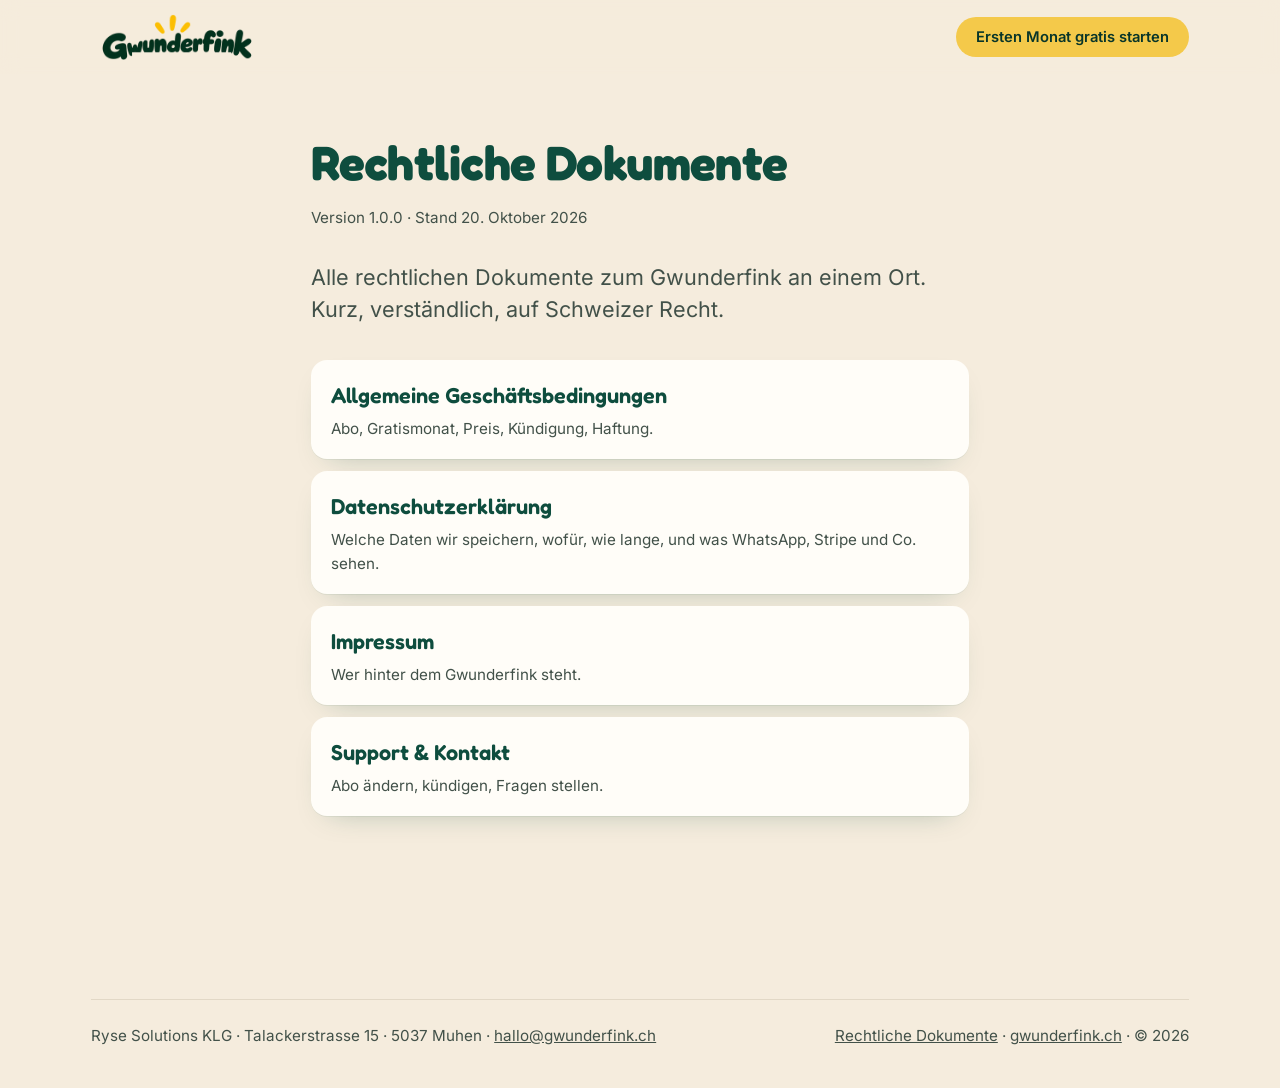
==== commit 02f6254b: "Startseite von 2281 KB auf 393 KB Illustrationen als WebP (84 Prozent kleiner), Rueckfallbild auf di" ====
--- a/legal/index.html
+++ b/legal/index.html
@@ -3,17 +3,34 @@
 <head>
 <meta charset="utf-8">
 <meta name="viewport" content="width=device-width, initial-scale=1">
+<meta name="description" content="Rechtliche Dokumente von Gwunderfink. Der Fink wo weiss, wo's lauft.">
+
+<link rel="canonical" href="https://gwunderfink.ch/legal/index.html">
+<meta property="og:type" content="website">
+<meta property="og:site_name" content="Gwunderfink">
+<meta property="og:locale" content="de_CH">
+<meta property="og:title" content="Rechtliche Dokumente | Gwunderfink">
+<meta property="og:description" content="Rechtliche Dokumente von Gwunderfink. Der Fink wo weiss, wo's lauft.">
+<meta property="og:url" content="https://gwunderfink.ch/legal/index.html">
+<meta property="og:image" content="https://gwunderfink.ch/assets/og.jpg">
+<meta property="og:image:width" content="1200">
+<meta property="og:image:height" content="630">
+<meta name="twitter:card" content="summary_large_image">
+<meta name="twitter:title" content="Rechtliche Dokumente | Gwunderfink">
+<meta name="twitter:description" content="Rechtliche Dokumente von Gwunderfink. Der Fink wo weiss, wo's lauft.">
+<meta name="twitter:image" content="https://gwunderfink.ch/assets/og.jpg">
 <title>Rechtliche Dokumente | Gwunderfink</title>
 <meta name="description" content="AGB, Datenschutzerklärung, Impressum und Support des Gwunderfink.">
 <meta name="theme-color" content="#F5ECDD">
 <link rel="icon" href="../assets/fink-avatar.png">
 <link rel="stylesheet" href="/assets/fonts/fonts.css">
 <link rel="stylesheet" href="../style.css">
+<script type="application/ld+json">{"@context":"https://schema.org","@graph":[{"@type":"Organization","@id":"https://gwunderfink.ch/#organisation","name":"Ryse Solutions KLG","url":"https://gwunderfink.ch/","email":"hallo@gwunderfink.ch","address":{"@type":"PostalAddress","streetAddress":"Talackerstrasse 15","postalCode":"5037","addressLocality":"Muhen","addressCountry":"CH"},"identifier":{"@type":"PropertyValue","propertyID":"UID","value":"CHE-268.832.753"}},{"@type":"WebSite","@id":"https://gwunderfink.ch/#website","url":"https://gwunderfink.ch/","name":"Gwunderfink","description":"Jeden Donnerstag um 8 Uhr: drei bis fünf geprüfte Ausflüge, Anlässe und Familienideen rund um deinen Ort im Aargau, direkt in WhatsApp. In der Testphase gratis, eine Nachricht pro Woche, jederzeit abbestellbar.","inLanguage":"de-CH","publisher":{"@id":"https://gwunderfink.ch/#organisation"}},{"@type":"WebPage","@id":"https://gwunderfink.ch/legal/index.html#seite","url":"https://gwunderfink.ch/legal/index.html","name":"Rechtliche Dokumente","description":"Rechtliche Dokumente von Gwunderfink. Der Fink wo weiss, wo's lauft.","inLanguage":"de-CH","isPartOf":{"@id":"https://gwunderfink.ch/#website"}},{"@type":"BreadcrumbList","@id":"https://gwunderfink.ch/legal/index.html#krumen","itemListElement":[{"@type":"ListItem","position":1,"name":"Start","item":"https://gwunderfink.ch/"},{"@type":"ListItem","position":2,"name":"Rechtliches","item":"https://gwunderfink.ch/legal/index.html"}]}]}</script>
 </head>
 <body>
 <a class="skip" href="#main">Zum Inhalt</a>
 <header class="nav"><div class="wrap nav-in">
-  <a class="logo" href="../"><img class="wm" src="../assets/wortmarke.png" alt="Gwunderfink" height="46"></a>
+  <a class="logo" href="../"><img class="wm" src="../assets/wortmarke.webp" alt="Gwunderfink" height="46"></a>
   <nav class="nav-links" style="display:flex;position:static;background:none;border:0;padding:0;flex-direction:row"><a class="btn btn-primary btn-sm" href="../#abo">Ersten Monat gratis starten</a></nav>
 </div></header>
 <main id="main" class="page">
--- a/style.css
+++ b/style.css
@@ -7,7 +7,7 @@
   /* Markenfarben (verbindlich) */
   --forest:#0E4D3E; --moss:#6E8F72; --cream:#F5ECDD; --sunny:#F4C94A; --coral:#EC7E69; --sky:#8FB8D8;
   /* Abgeleitet */
-  --forest-deep:#083529; --forest-soft:#E3EDE7; --cream-deep:#EADFCB; --paper:#FFFDF8; --ink:#16231E; --ink-soft:#4A5A52; --line:#E2D8C6;
+  --forest-deep:#083529; --forest-soft:#E3EDE7; --cream-deep:#EADFCB; --paper:#FFFDF8; --ink:#16231E; --ink-soft:#425149; --line:#E2D8C6;
   --sunny-soft:#FBE7A6; --coral-soft:#F9D6CD; --sky-soft:#E1EDF6; --ok:#2F7D4F; --err:#B4432B;
   /* Aliase für Subseiten (ausgabe.css / konto.css) */
   --gruen:var(--forest); --gruen-tief:var(--forest-deep); --gruen-hell:var(--forest-soft); --gelb:var(--sunny); --gelb-marker:var(--sunny-soft); --gelb-tief:#E0B43A;
